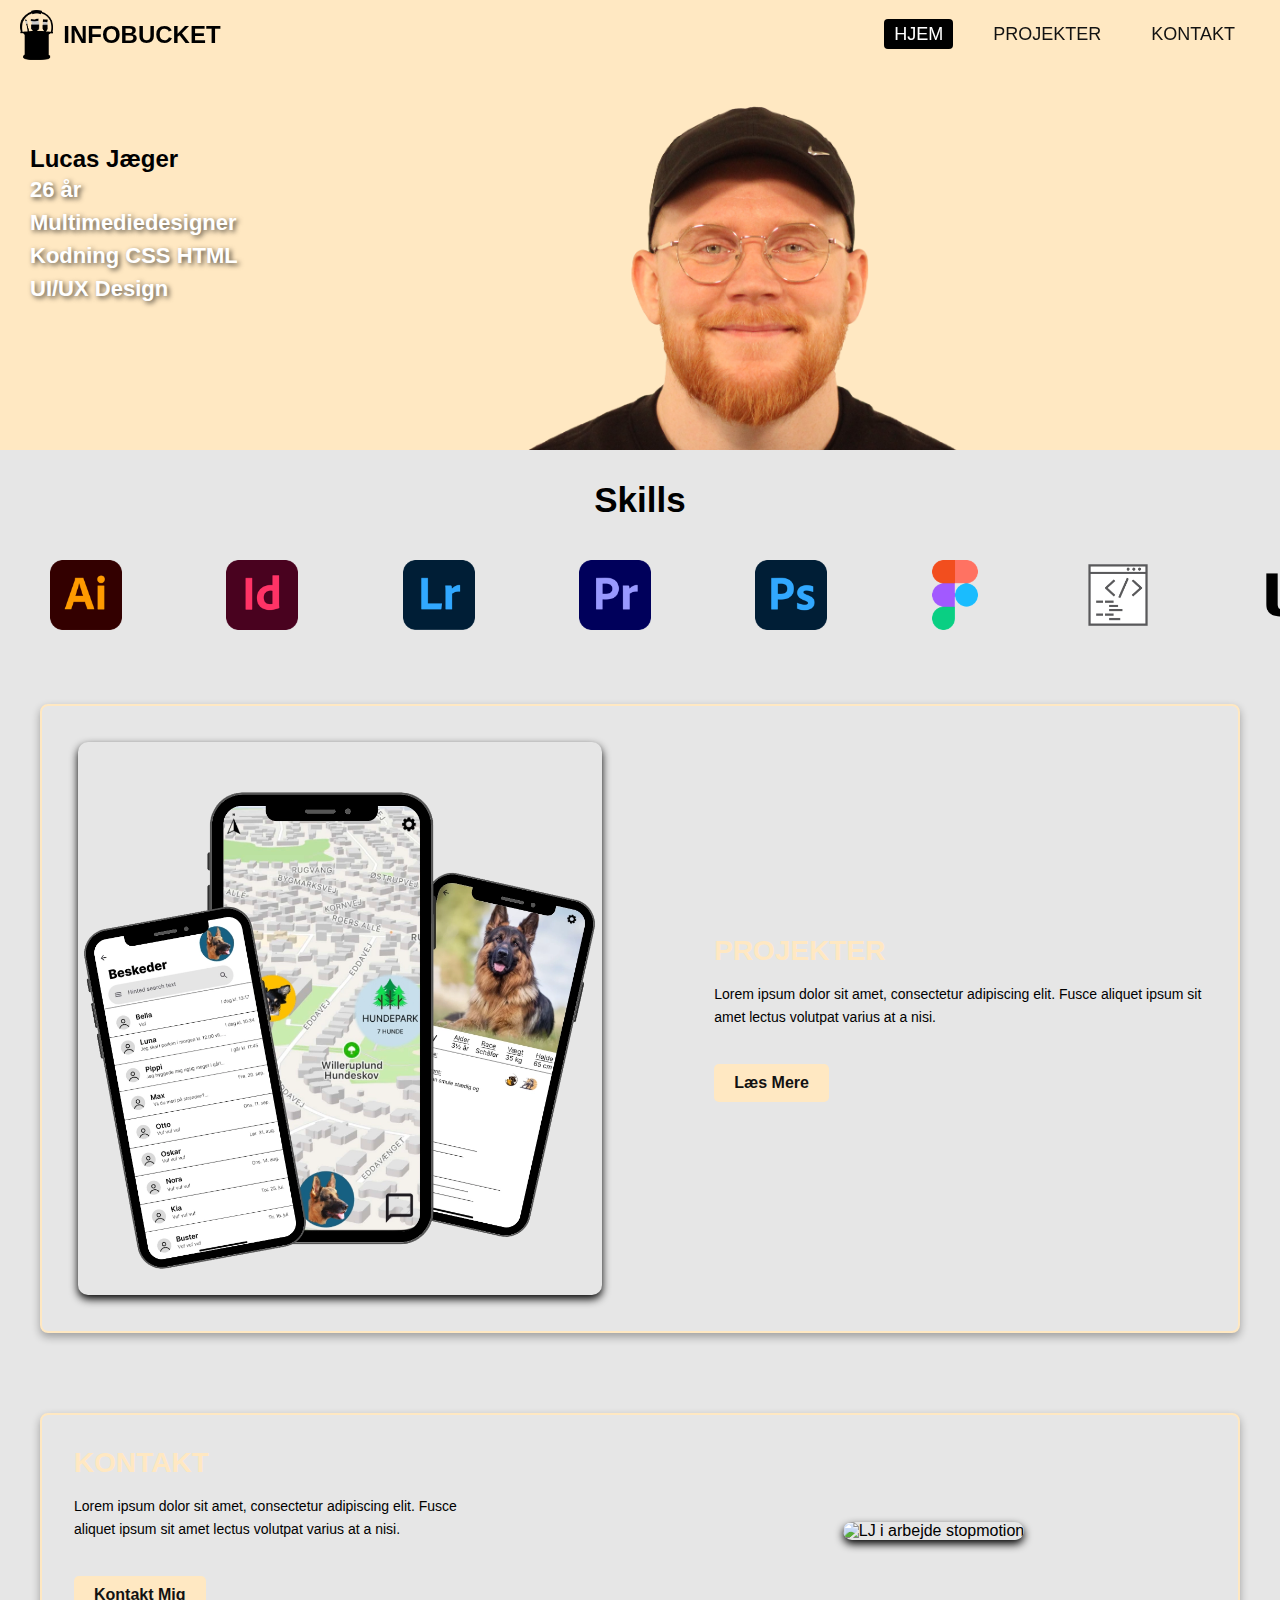
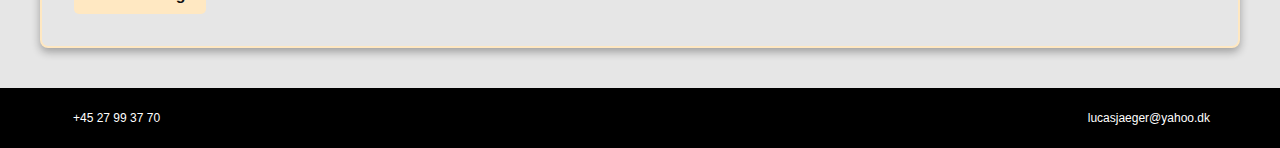
==== index.html @ 2c543cc7 "rettelser alle sider" ====
<!DOCTYPE html>
<html lang="da">
<head>
    <meta charset="UTF-8">
    <meta name="viewport" content="width=device-width, initial-scale=1.0">
    <title>INFOBUCKET Præsentationsportefølje</title>
    <link rel="stylesheet" href="stylesheet.css">
    <link rel="stylesheet" href="https://cdnjs.cloudflare.com/ajax/libs/font-awesome/6.7.1/css/all.min.css" integrity="sha512-5Hs3dF2AEPkpNAR7UiOHba+lRSJNeM2ECkwxUIxC1Q/FLycGTbNapWXB4tP889k5T5Ju8fs4b1P5z/iB4nMfSQ==" crossorigin="anonymous" referrerpolicy="no-referrer" />
</head>
<body>
    <nav class="navbar">
        <div class="logo" href="#">
            <img src="./billeder/Logo sort grå færdig.webp" alt="Logo Infobucket">
            <a href="#">INFOBUCKET</a>
        </div>
        <ul class="nav-links">
            <li><a href="#" class="active">HJEM</a>
            </li>
            <li><a href="#">PROJEKTER</a></li>
            <li><a href="#">KONTAKT</a></li>
        </ul>
        <div class="menu-toggle">
            <span class="bar"></span>
            <span class="bar"></span>
            <span class="bar"></span>
        </div>
    </nav>

    <script>
        document.addEventListener('DOMContentLoaded', () => {
            const menuToggle =
        document.querySelector('.menu-toggle');
            const navLinks =
        document.querySelector('.nav-links');

            menuToggle.addEventListener('click', () => {
                navLinks.classList.toggle('active');
            });
            });
    </script>

    <div class="om__mig">
        <div class="info-wrapper">
            <div class="info-boxes">
                <div>
                    <h2>Lucas Jæger</h2>
                </div>
                <div class="infoboks">
                    <h3>26 år</h3>
                </div>
                <div class="infoboks">
                    <h3>Multimediedesigner</h3>
                </div>
                <div class="infoboks">
                    <h3>Kodning CSS HTML</h3>
                </div>
                <div class="infoboks">
                    <h3>UI/UX Design</h3>
                </div>
            </div>
        </div>
    </div>

    <div>
        <div class="logos">
            <h2>Skills</h2>
            <div class="logos-slide">
                <img src="/Adobe/Ai.png" alt="illustrator logo">
                <img src="/Adobe/Id.png" alt="indesign logo">
                <img src="/Adobe/Lr.png" alt="lightroom logo">
                <img src="/Adobe/Pr.png" alt="premiere pro logo">
                <img src="/Adobe/Ps.png" alt="photoshop logo">
                <img src="/Adobe/Figma.png" alt="figma logo">
                <img src="/Adobe/Coding.png" alt="coding logo">
                <img src="/Adobe/UI.png" alt="UI logo">
                <img src="/Adobe/UX.png" alt="UX logo">
            </div>
            <div class="logos-slide">
                <img src="/Adobe/Ai.png" alt="illustrator logo">
                <img src="/Adobe/Id.png" alt="indesign logo">
                <img src="/Adobe/Lr.png" alt="lightroom logo">
                <img src="/Adobe/Pr.png" alt="premiere pro logo">
                <img src="/Adobe/Ps.png" alt="photoshop logo">
                <img src="/Adobe/Figma.png" alt="figma logo">
                <img src="/Adobe/Coding.png" alt="coding logo">
                <img src="/Adobe/UI.png" alt="UI logo">
                <img src="/Adobe/UX.png" alt="UX logo">
            </div>
        </div>
    </div>

<div class="dark">
    <div class="container">
        <div class="split">
            <div class="intro-billede">
                <img src="/projekter/Dating app WEBP.webp" alt="Eksempel på app 3 telefoner">
            </div>
            <div class="intro-tekst">
                <h2>PROJEKTER</h2>
                <p>Lorem ipsum dolor sit amet, consectetur adipiscing elit. Fusce aliquet ipsum sit amet lectus volutpat varius at a nisi.</p>
                <a href="#" class="cta-button">Læs Mere</a>
            </div>
        </div>
    </div>
</div>

<div class="dark">
    <div class="container">
        <div class="split">
            <div class="intro-tekst">
                <h2>KONTAKT</h2>
                <p>Lorem ipsum dolor sit amet, consectetur adipiscing elit. Fusce aliquet ipsum sit amet lectus volutpat varius at a nisi.</p>
                <a href="#" class="cta-button">Kontakt Mig</a>
            </div>
            <div class="intro-billede">
                <img src="/billeder/Mig_WEBP.webp" alt="LJ i arbejde stopmotion">
            </div>
        </div>
    </div>
</div>

    <footer>
        <div class="bottom-bar">
            <div class="bottom-bar__content">
                <div class="telefon">
                    <i class="fa-solid fa-phone icon"></i>
                    +45 27 99 37 70
                </div>

                <div class="email">
                    <i class="fa-solid fa-envelope icon"></i>
                    lucasjaeger@yahoo.dk
                </div>
            </div>
        </div>
    </footer>
</body>
</html>
---- stylesheet.css ----
/* RESET */
*{
    margin: 0px;
    padding: 0px;
    box-sizing: border-box;
}

/* NAV BAR */
.navbar {
    display: flex;
    justify-content: space-between;
    align-items: center;
    flex-wrap: wrap;
    top: 0;
    left: 0;
    width: 100%;
    z-index: 100;
    padding: 10px 20px;
    background-color: rgba(255, 232, 194, 0.5);
    color: #000000;
    position: fixed;
    transition: background-color 0.3 ease-in-out;
}

.logo {
    display: flex;
    align-items: center;
    gap: 10px;
}

.logo img {
    max-height: 50px;
    height: auto;
}

.logo a {
    color: #000000;
    text-decoration: none;
    font-size: 24px;
    font-weight: bold;
    display: flex;
    align-items: center;
}

.nav-links {
    display: flex;
    list-style: none;
}

.nav-links li {
    margin: 0 15px;
}

.nav-links a {
    color: #121212;
    text-decoration: none;
    font-size: 18px;
    transition: color 0.3s, text-decoration 0.3s, background-color 0.3s;
    padding: 5px 10px;
}

.nav-links a:hover,
.nav-links a.active {
    color: #ffffff;
    background-color: #000000;
    border-radius: 4px;
}

.menu-toggle {
    display: none;
    flex-direction: column;
    cursor: pointer;
}

.menu-toggle .bar {
    background-color: #fff;
    height: 3px;
    width: 25px;
    margin: 5px;
}

/* BASE STYLES */
body {
    font-family: 'arial black', sans-serif; 
}

/* OM MIG */
.om__mig {
    position: relative;
    width: 100%;
    height: 450px;
    background-image: url(/billeder/portrait_expanded_WEBP.webp);
    background-size: cover;
    background-position: center;
    background-attachment: fixed;
}

.info-wrapper {
    position: absolute;
    top: 50%;
    left: 30px;
    transform: translateY(-50%);
    display: flex;
    flex-direction: column;
    gap: 20px;
}

.infoboks h2 {
    font-size: 22px;
    font-weight: bold;
    color: #000000;
    text-shadow: 2px 2px 5px rgba(0, 0, 0, 0.7);
    margin: 0;
    line-height: 1.5;
    white-space: nowrap;
}

.infoboks h3 {
    font-size: 22px;
    font-weight: bold;
    color: #ffffff;
    text-shadow: 2px 2px 5px rgba(0, 0, 0, 0.7);
    margin: 0;
    line-height: 1.5;
    white-space: nowrap;
}


/* LOGO SLIDE */
@keyframes slide {
    from {
        transform: translateX(0);
    }
    to {
        transform: translateX(-100%);
    }
}

.logos h2 {
    text-align: center;
    margin: 0 0 20px 0;
}

.logos {
    overflow: hidden;
    padding: 30px 0 ;
    white-space: nowrap;
    background-color: #E6E6E6;
}   

.logos:hover .logos-slide {
    animation-play-state: paused
}

.logos-slide {
    display: inline-block;
    animation: 10s slide infinite linear;
}

.logos-slide img {
    height: 50px;
    margin: 20px;
}

/* SIDE OPSÆT, CONTAINER, BILLEDER OG TEKST */
.dark {
    background-color: #E6E6E6;
    padding: 40px 20px;
    text-align: center;
}

.dark .container {
    max-width: 1200px;
    margin: 0 auto;
    display: flex;
    justify-content: space-between;
    align-items: center;
    flex-wrap: wrap;
    gap: 20px;
}

.split {
    display: flex;
    flex-direction: row;
    align-items: center;
    justify-content: space-between;
    gap: 20px;
}

.intro-billede {
    max-width: 100%;
    height: auto;
    border-radius: 10px;
    margin-bottom: 25px;
    margin-top: 25px;
    box-shadow: 0 4px 8px #000000;
}

.intro-billede img {
    display: block;
    max-width: 100%;
    height: auto;
    border-radius: 10px;
    margin: 0;
}

.intro-tekst h2 {
    margin: 16px;
    font-size: 28px;
    font-weight: bold;
    margin-bottom: 15px;
    color: #ffe8c2;
}

.intro-tekst p {
    margin: 16px;
    font-size: 16px;
    line-height: 1.6;
    margin-bottom: 20px;
}

/* KNAPPER TIL LÆS MERE OG KONTAKT */
.cta-button {
    display: inline-block;
    padding: 10px 20px;
    margin: 16px;
    background-color: #ffe8c2;
    color: #121212;
    text-decoration: none;
    font-size: 16px;
    font-weight: bold;
    border-radius: 5px;
    transition: all 0.3s ease-in-out;
}

.cta-button:hover {
    background-color: #ffcc80;
    color: #00000000;
    box-shadow: 0 4px 8px rgb(58, 58, 58);
}


/* FOOTER */
.bottom-bar {
    background-color: #000000;
}

.bottom-bar__content {
    max-width: 1200px;
    margin: 0 auto;
    padding: 0 30px;
    height: 30px;
    color: #ffffff;
    font-size: 12px;
    display: flex;
    align-items: center;
    justify-content: end;
    column-gap: 20px;
}

.icon {
    margin-right: 3px;
    color: #ffffff; 
}

.bottom-bar__content {
    max-width: 1200px;
    margin: 0 auto;
    padding: 0 30px;
    height: 60px;
    display: flex;
    align-items: center;
    justify-content: space-between;
}




/* ------------- NY SIDE - PROJEKTER  ---------*/
.projekter {
    display: flex;
    flex-wrap: wrap;
    gap: 20px;
    background-color: #E6E6E6;
}

.projekter img {
    max-width: 100%;
    height: auto;
    display: block;
}

.projekter video {
    max-width: 100%;
    height: auto;
    display: block;
}

.projekter .container {
    width: 100%;
    box-sizing: border-box;
}

.container {
    border: 2px solid #ffe8c2;
    background-color: #E6E6E6;
    border-radius: 8px;
    padding: 16px;
    margin: 16px auto;
    max-width: 400px;
    box-shadow: 0 4px 8px #13131355;
    text-align: center;
}

.tekstboks {
    padding-top: 20px;
}

.container p {
    font-size: 14px;
}

.projekter h2 {
    padding: 16px;
    text-align: left;
}

/* -------------- NY SIDE KONTAKT --------------- */


input[type=text], select, textarea {
    width: 100%;
    padding: 12px;
    border: 1px solid #949494;
    border-radius: 4px;
    box-sizing: border-box;
    margin-top: 6px;
    margin-bottom: 16px;
    resize: vertical;
}

input[type=kommentar] {
    background-color: #04AA6D;
    color: white;
    padding: 12px 20px;
    border: none;
    border-radius: 4px;
    cursor: pointer;
}

input[type=kommentar]:hover {
    background-color: #45a049;
}

.kontaktformular {
    border-radius: 5px;
    background-color: #f2f2f2;
    padding: 20px;
}



/* MEDIA QUERIES */

@media (min-width: 710px) {
    .split {
        display: flex;
        flex-direction: row;
        align-items: center;
        justify-content: space-between;
    }

    .intro-billede {
        max-width: 45%;
        height: auto;
        border-radius: 10px;
        box-shadow: 0 4px 8px #000000;
        margin: 20px;
    }

    .intro-tekst {
        max-width: 45%;
        text-align: left;
    }

    .logos h2 {
        font-size: 35px;
        margin: 0 0 40px 0;
    }

    .logos-slide img {
        height: 70px;
        margin: 0 50px;
    }

}

@media (max-width: 710px) {
    .info-wrapper {
        left: 10px;
    }

    .infoboks h2 {
        font-size: 25px;
    }

    .infoboks h3 {
        font-size: 18px;
    }

    
    .nav-links {
        display: none;
        flex-direction: column;
        width: 100%;
        position: absolute;
        top: 60px;
        left: 0;
        background-color: #28a745;
    }

    .nav-links.active {
        display: flex;
    }

    .nav-links li {
        margin: 10px 0;
        text-align: center;
    }

    .menu-toggle {
        display: flex;
    }

    .split {
        flex-direction: column;
        text-align: center;
    }

    .intro-billede img {
        max-height: 300px;
    }

    .cta-button {
        font-size: 13px;
    }
}

@media (min-width: 1024px) {
    .projekter {
        display: grid;
        grid-template-columns: repeat(2, 1fr);
        gap: 20px;
        padding: 20px;
        justify-items: center;
    }

    .container {
        max-width: 500px;
        width: 100%;
        margin: 10px auto;
    }
}
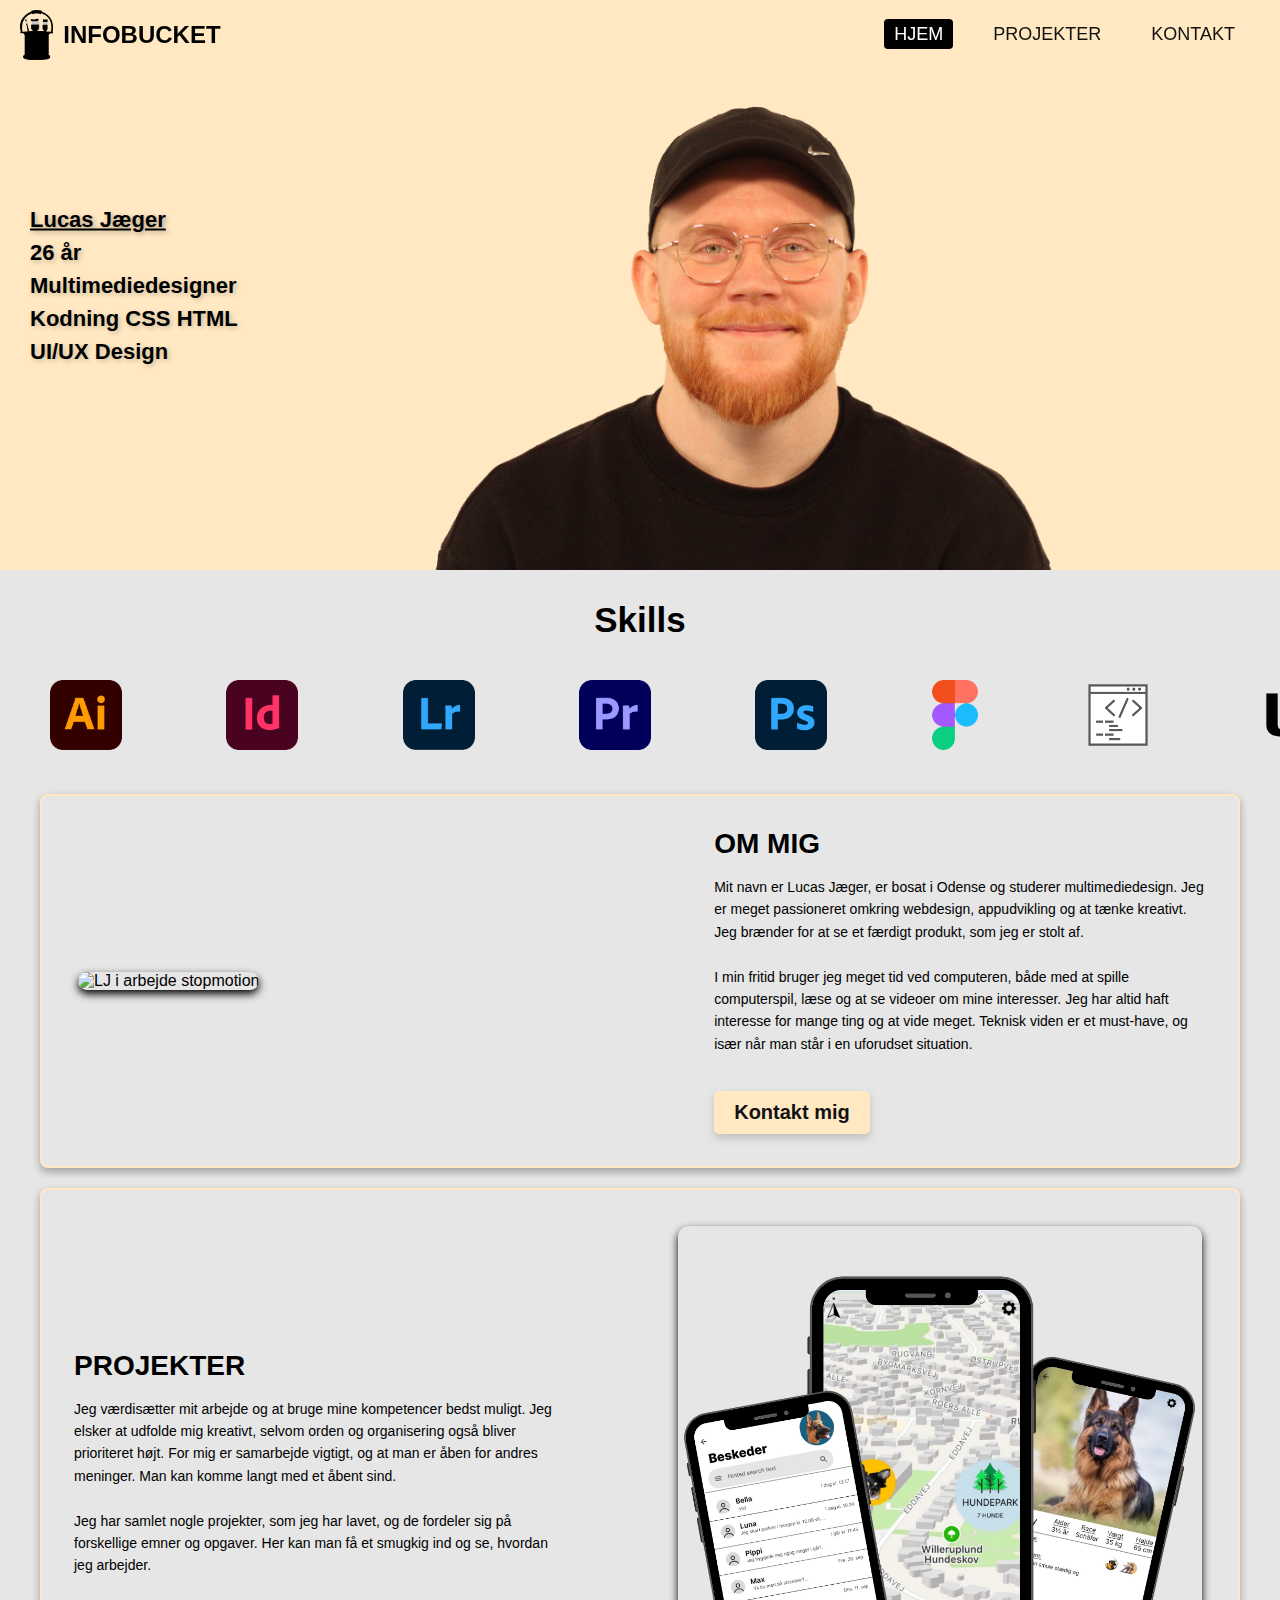
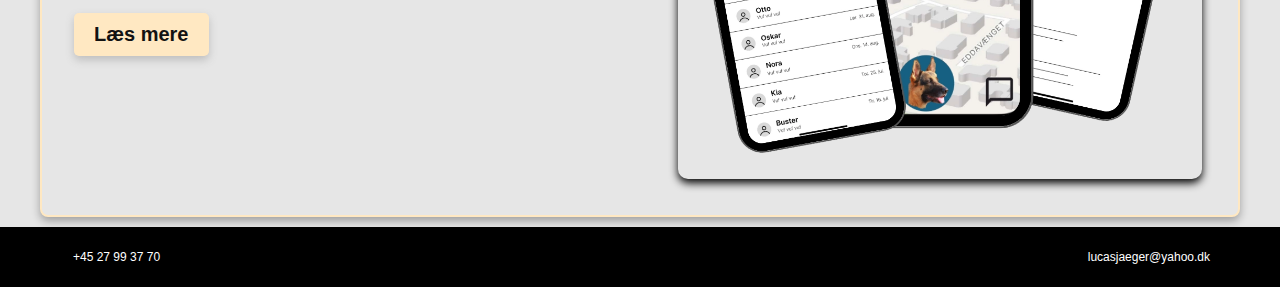
==== commit b0dea24c: "Farver og skygger" ====
--- a/index.html
+++ b/index.html
@@ -42,7 +42,7 @@
     <div class="om__mig">
         <div class="info-wrapper">
             <div class="info-boxes">
-                <div>
+                <div class="infoboks">
                     <h2>Lucas Jæger</h2>
                 </div>
                 <div class="infoboks">
@@ -93,12 +93,18 @@
     <div class="container">
         <div class="split">
             <div class="intro-billede">
-                <img src="/projekter/Dating app WEBP.webp" alt="Eksempel på app 3 telefoner">
+                <img src="/billeder/Mig_WEBP.webp" alt="LJ i arbejde stopmotion">
             </div>
             <div class="intro-tekst">
-                <h2>PROJEKTER</h2>
-                <p>Lorem ipsum dolor sit amet, consectetur adipiscing elit. Fusce aliquet ipsum sit amet lectus volutpat varius at a nisi.</p>
-                <a href="#" class="cta-button">Læs Mere</a>
+                <h2>OM MIG</h2>
+                <p>Mit navn er Lucas Jæger, er bosat i Odense og studerer multimediedesign. Jeg er meget passioneret omkring webdesign, appudvikling og at tænke
+                    kreativt. Jeg brænder for at se et færdigt produkt, som jeg er stolt af.
+                    <br>
+                    <br>
+                    I min fritid bruger jeg meget tid ved computeren, både med at spille computerspil, læse og at se videoer om mine interesser. Jeg har altid haft
+                    interesse for mange ting og at vide meget. Teknisk viden er et must-have, og især når man står i en uforudset situation.
+                </p>
+                <a href="#" class="cta-button">Kontakt mig</a>
             </div>
         </div>
     </div>
@@ -108,12 +114,19 @@
     <div class="container">
         <div class="split">
             <div class="intro-tekst">
-                <h2>KONTAKT</h2>
-                <p>Lorem ipsum dolor sit amet, consectetur adipiscing elit. Fusce aliquet ipsum sit amet lectus volutpat varius at a nisi.</p>
-                <a href="#" class="cta-button">Kontakt Mig</a>
+                <h2>PROJEKTER</h2>
+                <p> Jeg værdisætter mit arbejde og at bruge mine kompetencer bedst muligt. Jeg elsker at udfolde mig kreativt,
+                    selvom orden og organisering også bliver prioriteret højt.
+                    For mig er samarbejde vigtigt, og at man er åben for andres meninger. Man kan komme langt med et åbent sind.
+                <br>
+                <br>
+                Jeg har samlet nogle projekter, som jeg har lavet, og de fordeler sig på forskellige emner og opgaver. Her kan man få et smugkig ind
+                og se, hvordan jeg arbejder.
+                </p>
+                <a href="#" class="cta-button">Læs mere</a>
             </div>
             <div class="intro-billede">
-                <img src="/billeder/Mig_WEBP.webp" alt="LJ i arbejde stopmotion">
+                <img src="/projekter/Dating app WEBP.webp" alt="eksempel på et projekt hundedating app">
             </div>
         </div>
     </div>
--- a/stylesheet.css
+++ b/stylesheet.css
@@ -109,7 +109,8 @@
     font-size: 22px;
     font-weight: bold;
     color: #000000;
-    text-shadow: 2px 2px 5px rgba(0, 0, 0, 0.7);
+    text-shadow: 2px 2px 5px rgba(0, 0, 0, 0.3);
+    text-decoration: underline;
     margin: 0;
     line-height: 1.5;
     white-space: nowrap;
@@ -118,8 +119,8 @@
 .infoboks h3 {
     font-size: 22px;
     font-weight: bold;
-    color: #ffffff;
-    text-shadow: 2px 2px 5px rgba(0, 0, 0, 0.7);
+    color: #000000;
+    text-shadow: 2px 2px 5px rgba(0, 0, 0, 0.2);
     margin: 0;
     line-height: 1.5;
     white-space: nowrap;
@@ -165,7 +166,7 @@
 /* SIDE OPSÆT, CONTAINER, BILLEDER OG TEKST */
 .dark {
     background-color: #E6E6E6;
-    padding: 40px 20px;
+    padding: 10px 20px;
     text-align: center;
 }
 
@@ -184,7 +185,7 @@
     flex-direction: row;
     align-items: center;
     justify-content: space-between;
-    gap: 20px;
+    gap: 10px;
 }
 
 .intro-billede {
@@ -209,7 +210,7 @@
     font-size: 28px;
     font-weight: bold;
     margin-bottom: 15px;
-    color: #ffe8c2;
+    color: #000000;
 }
 
 .intro-tekst p {
@@ -226,8 +227,9 @@
     margin: 16px;
     background-color: #ffe8c2;
     color: #121212;
+    box-shadow: 0 4px 8px rgb(190, 190, 190);
     text-decoration: none;
-    font-size: 16px;
+    font-size: 20px;
     font-weight: bold;
     border-radius: 5px;
     transition: all 0.3s ease-in-out;
@@ -235,8 +237,8 @@
 
 .cta-button:hover {
     background-color: #ffcc80;
-    color: #00000000;
-    box-shadow: 0 4px 8px rgb(58, 58, 58);
+    color: #000000;
+    box-shadow: 0 4px 8px rgba(58, 58, 58);
 }
 
 
@@ -277,6 +279,16 @@
 
 
 /* ------------- NY SIDE - PROJEKTER  ---------*/
+.side-projekter {
+    margin-top: 69px;
+}
+
+.h2-projekter {
+    padding-top: 12px;
+    text-align: center;
+    background-color: #E6E6E6;
+}
+
 .projekter {
     display: flex;
     flex-wrap: wrap;
@@ -326,7 +338,15 @@
 }
 
 /* -------------- NY SIDE KONTAKT --------------- */
-
+.side-kontakt {
+    margin-top: 69px;
+}
+
+.h2-kontakt {
+    padding-top: 16px;
+    text-align: center;
+    background-color: #E6E6E6;
+}
 
 input[type=text], select, textarea {
     width: 100%;
@@ -354,7 +374,7 @@
 
 .kontaktformular {
     border-radius: 5px;
-    background-color: #f2f2f2;
+    background-color: #E6E6E6;
     padding: 20px;
 }
 
@@ -394,6 +414,7 @@
     }
 
 }
+
 
 @media (max-width: 710px) {
     .info-wrapper {
@@ -446,6 +467,8 @@
     }
 }
 
+
+/* -------- STOR SKÆRM -------- */
 @media (min-width: 1024px) {
     .projekter {
         display: grid;
@@ -460,4 +483,9 @@
         width: 100%;
         margin: 10px auto;
     }
+
+    .om__mig {
+        height: 570px;
+        background-position: 50% 15%;
+    }    
 }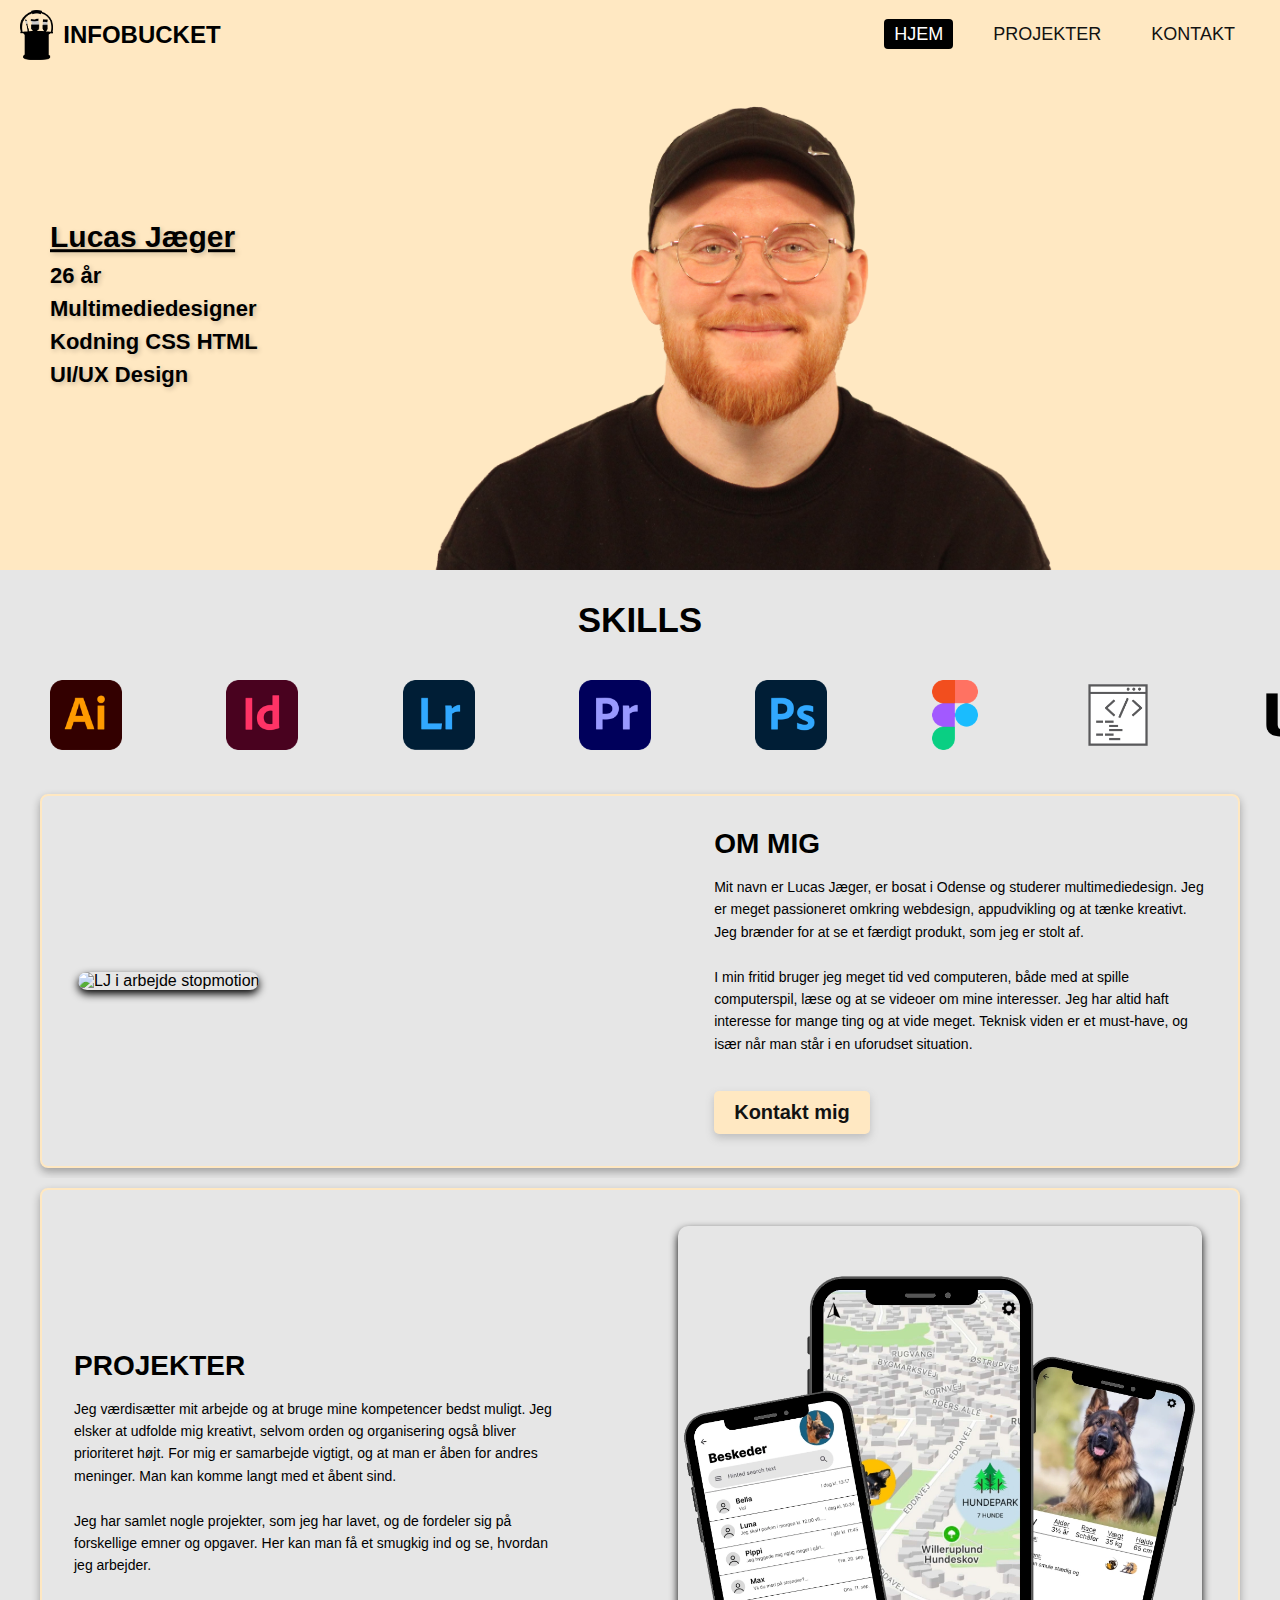
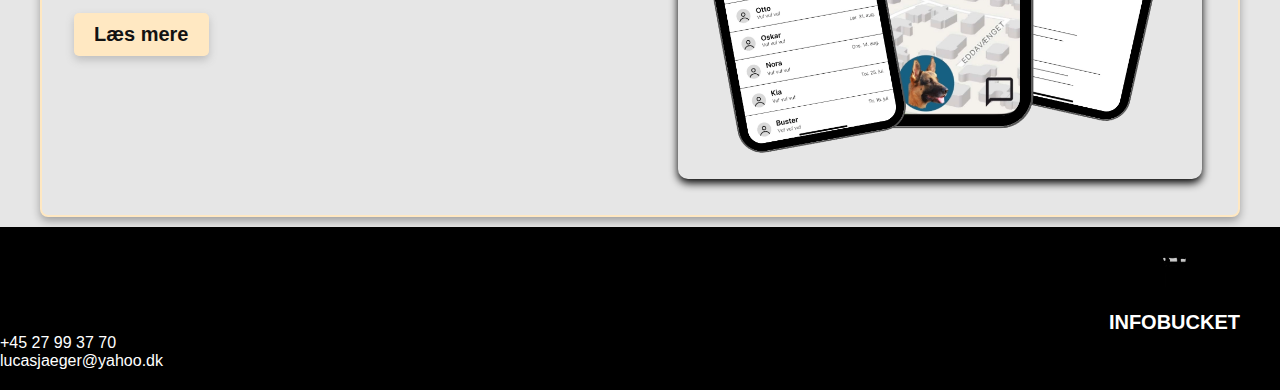
==== commit 69d69339: "Footer" ====
--- a/index.html
+++ b/index.html
@@ -63,7 +63,7 @@
 
     <div>
         <div class="logos">
-            <h2>Skills</h2>
+            <h2>SKILLS</h2>
             <div class="logos-slide">
                 <img src="/Adobe/Ai.png" alt="illustrator logo">
                 <img src="/Adobe/Id.png" alt="indesign logo">
@@ -132,20 +132,41 @@
     </div>
 </div>
 
-    <footer>
-        <div class="bottom-bar">
-            <div class="bottom-bar__content">
-                <div class="telefon">
-                    <i class="fa-solid fa-phone icon"></i>
-                    +45 27 99 37 70
-                </div>
+    <footer class="footer">
+        <div class="footer-container">
 
-                <div class="email">
-                    <i class="fa-solid fa-envelope icon"></i>
-                    lucasjaeger@yahoo.dk
-                </div>
+            <div class="footer-links">
+                <ul>
+                    <div>
+                        <li><a href="#">HJEM</a></li>
+                    </div>
+                    <div>
+                        <li><a href="#">PROJEKTER</a></li>
+                    </div>
+                    <div>
+                        <li><a href="#">KONTAKT</a></li>
+                    </div>
+                </ul>    
+            </div>
+
+            <div class="footer-logo">
+                <img src="./billeder/Logo sort grå færdig.webp" alt="Infobucket logo" class="footer-logo-img">
+                <p>INFOBUCKET</p>
+            </div>
+        </div>
+
+        <div class="footer-kontakt">   
+            <div class="telefon">
+                <i class="fa-solid fa-phone icon"></i>
+                +45 27 99 37 70
+            </div>
+
+            <div class="email">
+                <i class="fa-solid fa-envelope icon"></i>
+                lucasjaeger@yahoo.dk
             </div>
         </div>
     </footer>
+
 </body>
 </html>--- a/stylesheet.css
+++ b/stylesheet.css
@@ -16,7 +16,7 @@
     width: 100%;
     z-index: 100;
     padding: 10px 20px;
-    background-color: rgba(255, 232, 194, 0.5);
+    background-color: #ffe8c2;
     color: #000000;
     position: fixed;
     transition: background-color 0.3 ease-in-out;
@@ -73,7 +73,7 @@
 }
 
 .menu-toggle .bar {
-    background-color: #fff;
+    background-color: #010101;
     height: 3px;
     width: 25px;
     margin: 5px;
@@ -96,20 +96,16 @@
 }
 
 .info-wrapper {
-    position: absolute;
-    top: 50%;
-    left: 30px;
-    transform: translateY(-50%);
-    display: flex;
-    flex-direction: column;
-    gap: 20px;
+    display: flex;
+    margin-left: 20px;
+    transform: translateY(270px);
 }
 
 .infoboks h2 {
     font-size: 22px;
     font-weight: bold;
-    color: #000000;
-    text-shadow: 2px 2px 5px rgba(0, 0, 0, 0.3);
+    color: #ffffff;
+    text-shadow: 2px 2px 5px rgba(0, 0, 0, 0.5);
     text-decoration: underline;
     margin: 0;
     line-height: 1.5;
@@ -117,10 +113,10 @@
 }
 
 .infoboks h3 {
-    font-size: 22px;
+    font-size: 18px;
     font-weight: bold;
-    color: #000000;
-    text-shadow: 2px 2px 5px rgba(0, 0, 0, 0.2);
+    color: #ffffff;
+    text-shadow: 2px 2px 5px rgba(0, 0, 0, 0.5);
     margin: 0;
     line-height: 1.5;
     white-space: nowrap;
@@ -242,43 +238,77 @@
 }
 
 
-/* FOOTER */
-.bottom-bar {
+/* VENSTRE FOOTER */
+.footer {
     background-color: #000000;
-}
-
-.bottom-bar__content {
+    color: #ffffff;
+    padding: 20px 0;
+}
+
+.footer-container {
     max-width: 1200px;
     margin: 0 auto;
-    padding: 0 30px;
-    height: 30px;
+    display: flex;
+    justify-content: space-between;
+    align-items: center;
+    flex-wrap: wrap;
+}
+
+.footer-links ul {
+    list-style-type: none;
+    padding: 0;
+    margin: 0;
+    display: flex;
+    flex-direction: column;
+    gap: 10px;
+}
+
+.footer-links a {
+    color: #000000;
+    text-decoration: none;
+    font-size: 16px;
+    transition: color 0.3s;
+}
+
+.footer-links a:hover {
+    background-color: #000000;
     color: #ffffff;
-    font-size: 12px;
-    display: flex;
-    align-items: center;
-    justify-content: end;
-    column-gap: 20px;
-}
-
-.icon {
-    margin-right: 3px;
-    color: #ffffff; 
-}
-
-.bottom-bar__content {
-    max-width: 1200px;
-    margin: 0 auto;
-    padding: 0 30px;
-    height: 60px;
-    display: flex;
-    align-items: center;
-    justify-content: space-between;
-}
-
-
-
-
-/* ------------- NY SIDE - PROJEKTER  ---------*/
+}
+
+/* MIDT FOOTER */
+.footer-logo {
+    text-align: center;
+}
+
+.footer-logo img {
+    max-height: 50px;
+    margin-bottom: 10px;
+}
+
+.footer-logo p {
+    font-size: 20px;
+    font-weight: bold;
+    margin: 0;
+}
+
+/* HØJRE FOOTER */
+
+.footer-contact {
+    text-align: right;
+}
+
+.footer-contact .telefon,
+.footer-contact .email {
+    margin-bottom: 10px;
+}
+
+.footer-contact .icon {
+    margin-right: 5px;
+}
+
+
+
+/* ------------- NY SIDE PROJEKTER  ---------*/
 .side-projekter {
     margin-top: 69px;
 }
@@ -380,9 +410,39 @@
 
 
 
-/* MEDIA QUERIES */
-
+/* ------------- MEDIA QUERIES : TABLET ------------------ */
 @media (min-width: 710px) {
+    .info-wrapper {
+        position: absolute;
+        top: 50%;
+        left: 30px;
+        transform: translateY(-40%);
+        display: flex;
+        flex-direction: column;
+        gap: 20px;
+    }
+
+    .infoboks h2 {
+        font-size: 30px;
+        font-weight: bold;
+        color: #000000;
+        text-shadow: 2px 2px 5px rgba(0, 0, 0, 0.2);
+        text-decoration: underline;
+        margin: 0;
+        line-height: 1.5;
+        white-space: nowrap;
+    }
+
+    .infoboks h3 {
+        font-size: 22px;
+        font-weight: bold;
+        color: #000000;
+        text-shadow: 2px 2px 5px rgba(0, 0, 0, 0.2);
+        margin: 0;
+        line-height: 1.5;
+        white-space: nowrap;
+    }
+
     .split {
         display: flex;
         flex-direction: row;
@@ -415,20 +475,8 @@
 
 }
 
-
+/* MEDIA QUIERIES : HAMBURGER MENU OG INFO TEKST OG BILLEDER*/
 @media (max-width: 710px) {
-    .info-wrapper {
-        left: 10px;
-    }
-
-    .infoboks h2 {
-        font-size: 25px;
-    }
-
-    .infoboks h3 {
-        font-size: 18px;
-    }
-
     
     .nav-links {
         display: none;
@@ -437,7 +485,8 @@
         position: absolute;
         top: 60px;
         left: 0;
-        background-color: #28a745;
+        background-color: #ffe8c2;
+        opacity: 0.9;
     }
 
     .nav-links.active {
@@ -468,7 +517,21 @@
 }
 
 
-/* -------- STOR SKÆRM -------- */
+/* --------- MEDIA QUIERES: FOOTER -------- */
+@media (max-width: 768px) {
+    .footer-container {
+        flex-direction: column;
+        text-align: center;
+    }
+
+    .footer-contact {
+        text-align: center;
+        margin-top: 20px;
+    }
+}
+
+
+/* -------- MEDIA QUIERIES : DESKTOP -------- */
 @media (min-width: 1024px) {
     .projekter {
         display: grid;
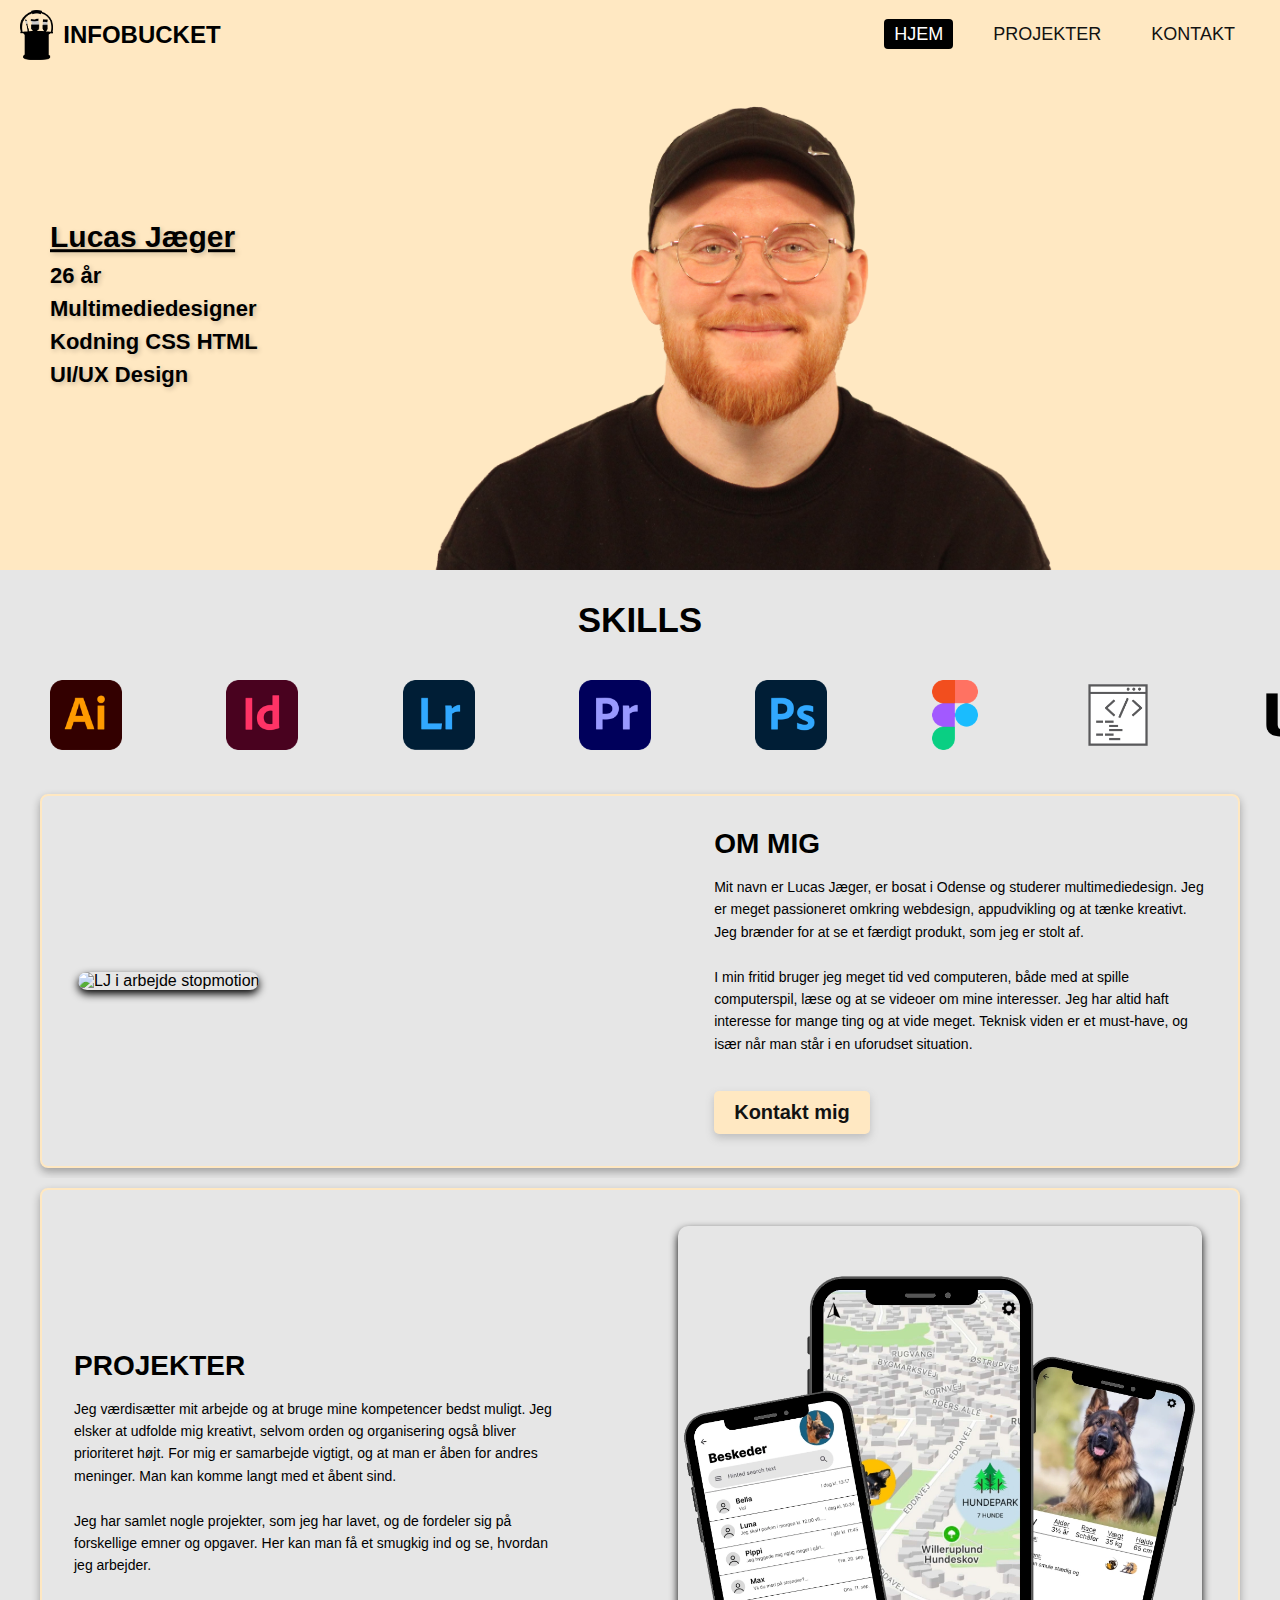
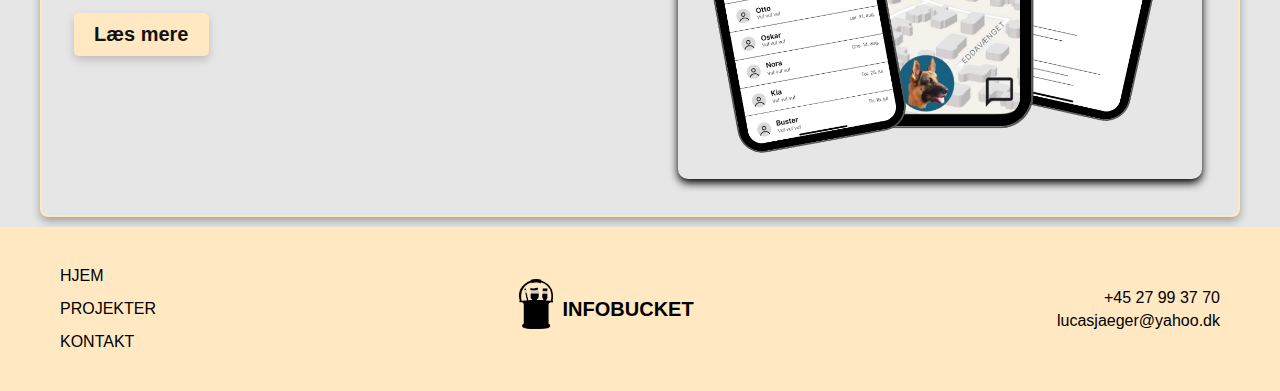
==== commit 79624d36: "footer" ====
--- a/index.html
+++ b/index.html
@@ -132,27 +132,25 @@
     </div>
 </div>
 
-    <footer class="footer">
-        <div class="footer-container">
+<footer class="footer">
+    <div class="footer-container">
+        <div class="footer-links">
+            <ul>
+                <div>
+                    <li><a href="#">HJEM</a></li>
+                </div>
+                <div>
+                    <li><a href="#">PROJEKTER</a></li>
+                </div>
+                <div>
+                    <li><a href="#">KONTAKT</a></li>
+                </div>
+            </ul>
+        </div>
 
-            <div class="footer-links">
-                <ul>
-                    <div>
-                        <li><a href="#">HJEM</a></li>
-                    </div>
-                    <div>
-                        <li><a href="#">PROJEKTER</a></li>
-                    </div>
-                    <div>
-                        <li><a href="#">KONTAKT</a></li>
-                    </div>
-                </ul>    
-            </div>
-
-            <div class="footer-logo">
-                <img src="./billeder/Logo sort grå færdig.webp" alt="Infobucket logo" class="footer-logo-img">
-                <p>INFOBUCKET</p>
-            </div>
+        <div class="footer-logo">
+            <img src="./billeder/Logo sort grå færdig.webp" alt="Infobucket logo">
+            <p>INFOBUCKET</p>
         </div>
 
         <div class="footer-kontakt">   
@@ -166,7 +164,8 @@
                 lucasjaeger@yahoo.dk
             </div>
         </div>
-    </footer>
+    </div>  
+</footer>
 
 </body>
 </html>--- a/stylesheet.css
+++ b/stylesheet.css
@@ -240,34 +240,29 @@
 
 /* VENSTRE FOOTER */
 .footer {
-    background-color: #000000;
-    color: #ffffff;
+    background-color: #ffe8c2;
+    color: #000000;
     padding: 20px 0;
-}
-
-.footer-container {
-    max-width: 1200px;
-    margin: 0 auto;
-    display: flex;
-    justify-content: space-between;
-    align-items: center;
-    flex-wrap: wrap;
+    text-align: center;
 }
 
 .footer-links ul {
     list-style-type: none;
-    padding: 0;
-    margin: 0;
+    display: flex;
+    flex-direction: row;
+    gap: 15px;
+}
+
+.footer-container {
     display: flex;
     flex-direction: column;
-    gap: 10px;
+    align-items: center;
+    gap: 20px;
 }
 
 .footer-links a {
     color: #000000;
     text-decoration: none;
-    font-size: 16px;
-    transition: color 0.3s;
 }
 
 .footer-links a:hover {
@@ -277,7 +272,9 @@
 
 /* MIDT FOOTER */
 .footer-logo {
-    text-align: center;
+  display: flex;
+  flex-direction: row;
+  gap: 10px;
 }
 
 .footer-logo img {
@@ -289,21 +286,17 @@
     font-size: 20px;
     font-weight: bold;
     margin: 0;
+    display: flex;
+    align-items: center;
 }
 
 /* HØJRE FOOTER */
 
-.footer-contact {
-    text-align: right;
-}
-
-.footer-contact .telefon,
-.footer-contact .email {
-    margin-bottom: 10px;
-}
-
-.footer-contact .icon {
-    margin-right: 5px;
+.footer-kontakt {
+    display: flex;
+    flex-direction: column;
+    text-align: center;
+    gap: 5px;
 }
 
 
@@ -518,21 +511,43 @@
 
 
 /* --------- MEDIA QUIERES: FOOTER -------- */
-@media (max-width: 768px) {
+@media (min-width: 768px) {
     .footer-container {
+        flex-direction: row;
+        justify-content: space-between;
+        text-align: left;
+        padding: 20px;
+    }
+
+    .footer-links ul {
+        display: flex;
         flex-direction: column;
+        text-align: left;
+    }
+
+    .footer-logo {
         text-align: center;
     }
 
-    .footer-contact {
-        text-align: center;
-        margin-top: 20px;
-    }
-}
+    .footer-kontakt {
+        text-align: right;
+    }
+}
+
 
 
 /* -------- MEDIA QUIERIES : DESKTOP -------- */
 @media (min-width: 1024px) {
+    .footer-container {
+        max-width: 1200px;
+        margin: 0 auto;
+    }
+
+    .footer-logo .logo {
+        width: 80px;
+    }
+
+
     .projekter {
         display: grid;
         grid-template-columns: repeat(2, 1fr);
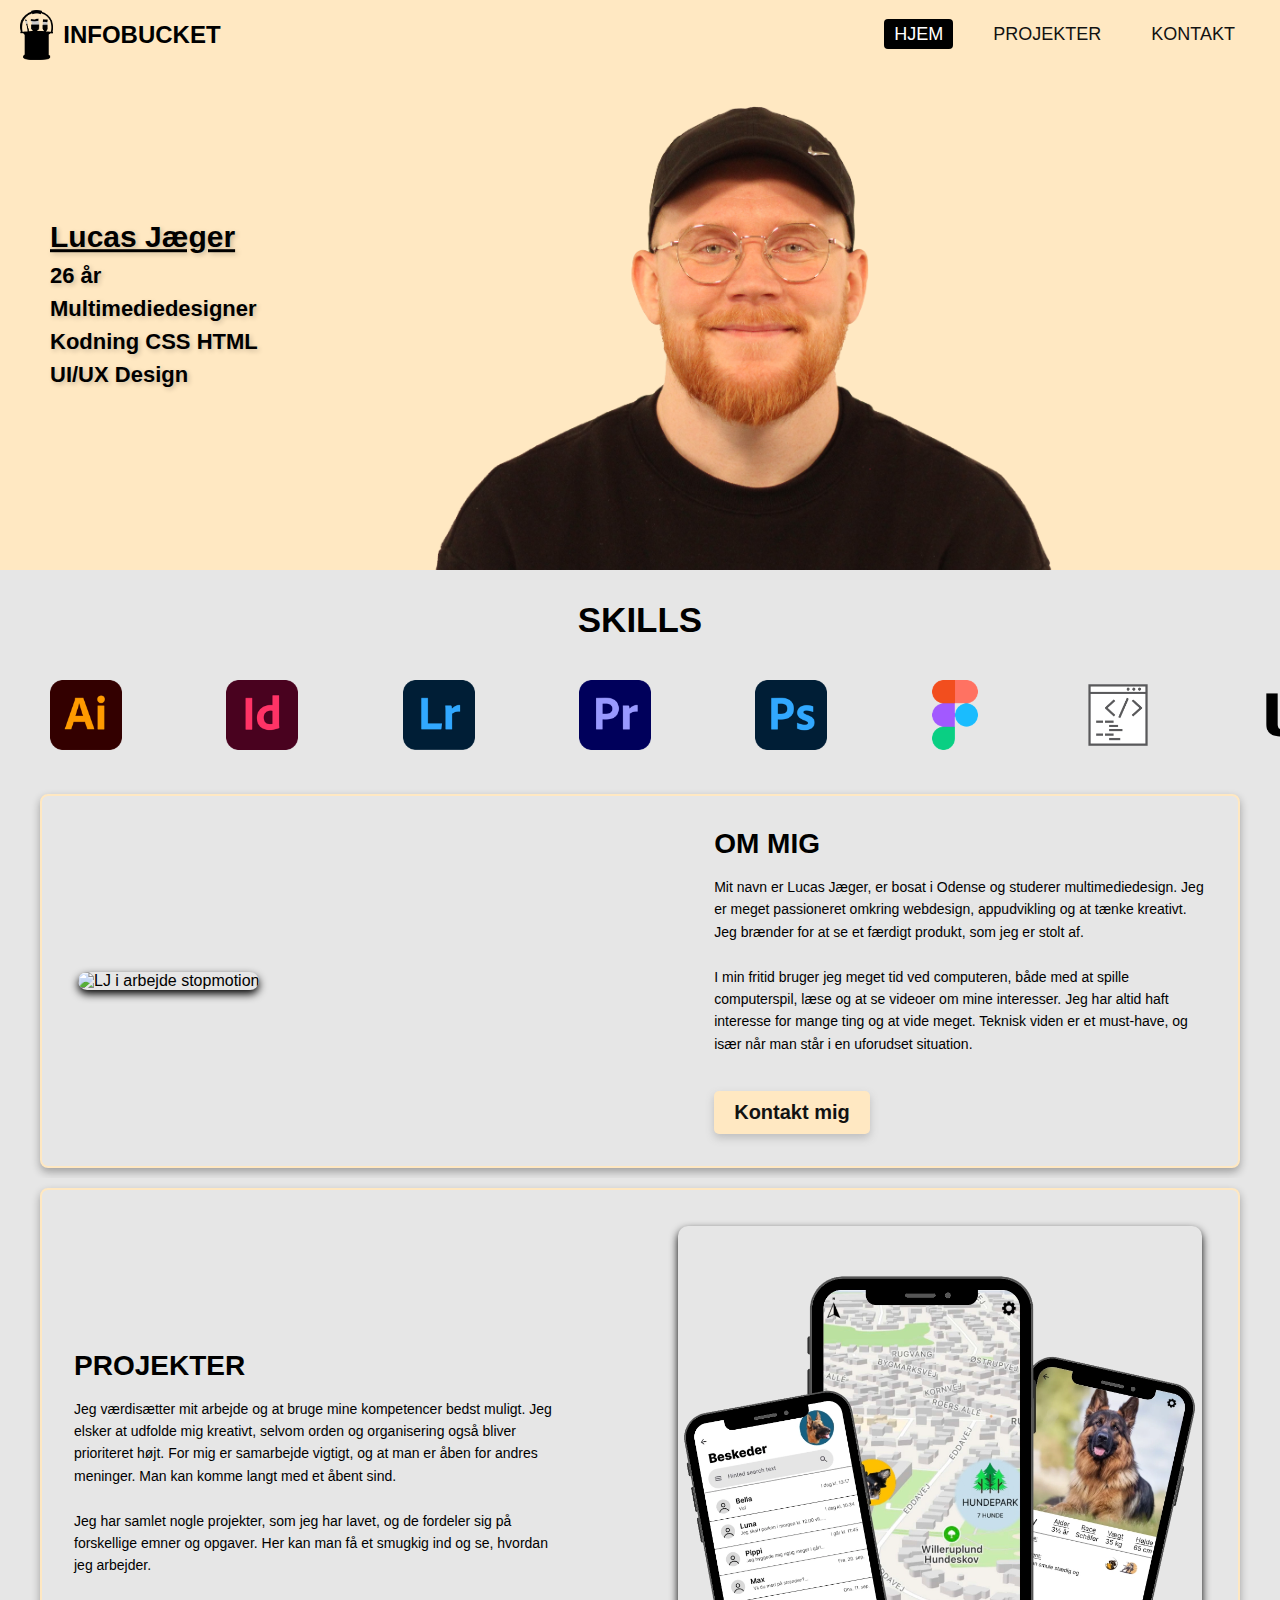
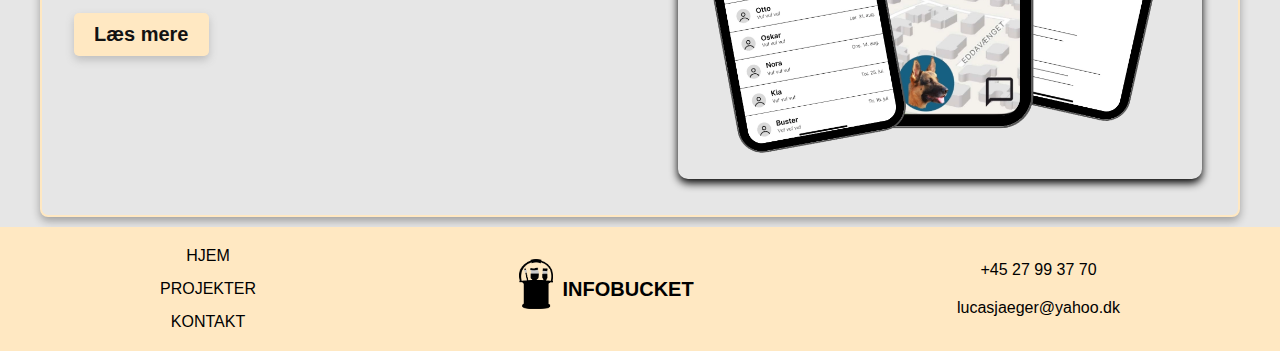
==== commit c776bfae: "Ny" ====
--- a/index.html
+++ b/index.html
@@ -132,40 +132,34 @@
     </div>
 </div>
 
-<footer class="footer">
-    <div class="footer-container">
-        <div class="footer-links">
-            <ul>
-                <div>
-                    <li><a href="#">HJEM</a></li>
+    <footer class="footer">
+        <div class="footer-container">
+                <div class="footer-links">
+                    <ul>
+                        <li><a href="#">HJEM</a></li>
+                        <li><a href="#">PROJEKTER</a></li>
+                        <li><a href="#">KONTAKT</a></li>
+                    </ul>    
                 </div>
-                <div>
-                    <li><a href="#">PROJEKTER</a></li>
+
+                <div class="footer-logo">
+                    <img src="./billeder/Logo sort grå færdig.webp" alt="Infobucket logo" class="footer-logo-img">
+                    <p>INFOBUCKET</p>
                 </div>
-                <div>
-                    <li><a href="#">KONTAKT</a></li>
+
+            <div class="footer-kontakt">   
+                <div class="telefon">
+                    <i class="fa-solid fa-phone icon"></i>
+                    +45 27 99 37 70
                 </div>
-            </ul>
-        </div>
 
-        <div class="footer-logo">
-            <img src="./billeder/Logo sort grå færdig.webp" alt="Infobucket logo">
-            <p>INFOBUCKET</p>
-        </div>
-
-        <div class="footer-kontakt">   
-            <div class="telefon">
-                <i class="fa-solid fa-phone icon"></i>
-                +45 27 99 37 70
-            </div>
-
-            <div class="email">
-                <i class="fa-solid fa-envelope icon"></i>
-                lucasjaeger@yahoo.dk
+                <div class="email">
+                    <i class="fa-solid fa-envelope icon"></i>
+                    lucasjaeger@yahoo.dk
+                </div>
             </div>
         </div>
-    </div>  
-</footer>
+    </footer>
 
 </body>
 </html>--- a/stylesheet.css
+++ b/stylesheet.css
@@ -300,7 +300,6 @@
 }
 
 
-
 /* ------------- NY SIDE PROJEKTER  ---------*/
 .side-projekter {
     margin-top: 69px;
@@ -466,7 +465,42 @@
         margin: 0 50px;
     }
 
-}
+    .footer-container {
+        display: flex;
+        flex-direction: row;
+        justify-content: space-between;
+        align-items: center;
+    }
+
+    .footer-links {
+        display: flex;
+        flex-direction: column;
+        gap: 20px;
+        margin-left: 160px;
+    }
+
+    .footer-links ul {
+        display: flex;
+        flex-direction: column;
+    }
+
+    .footer-logo {
+        text-align: center;
+    }
+
+    .footer-logo p {
+        display: flex;
+        text-align: center;
+    }
+
+    .footer-kontakt {
+        display: flex;
+        justify-content: flex-end;
+        gap: 20px;
+        margin-right: 160px;
+    }
+}
+
 
 /* MEDIA QUIERIES : HAMBURGER MENU OG INFO TEKST OG BILLEDER*/
 @media (max-width: 710px) {
@@ -510,44 +544,9 @@
 }
 
 
-/* --------- MEDIA QUIERES: FOOTER -------- */
-@media (min-width: 768px) {
-    .footer-container {
-        flex-direction: row;
-        justify-content: space-between;
-        text-align: left;
-        padding: 20px;
-    }
-
-    .footer-links ul {
-        display: flex;
-        flex-direction: column;
-        text-align: left;
-    }
-
-    .footer-logo {
-        text-align: center;
-    }
-
-    .footer-kontakt {
-        text-align: right;
-    }
-}
-
-
 
 /* -------- MEDIA QUIERIES : DESKTOP -------- */
 @media (min-width: 1024px) {
-    .footer-container {
-        max-width: 1200px;
-        margin: 0 auto;
-    }
-
-    .footer-logo .logo {
-        width: 80px;
-    }
-
-
     .projekter {
         display: grid;
         grid-template-columns: repeat(2, 1fr);
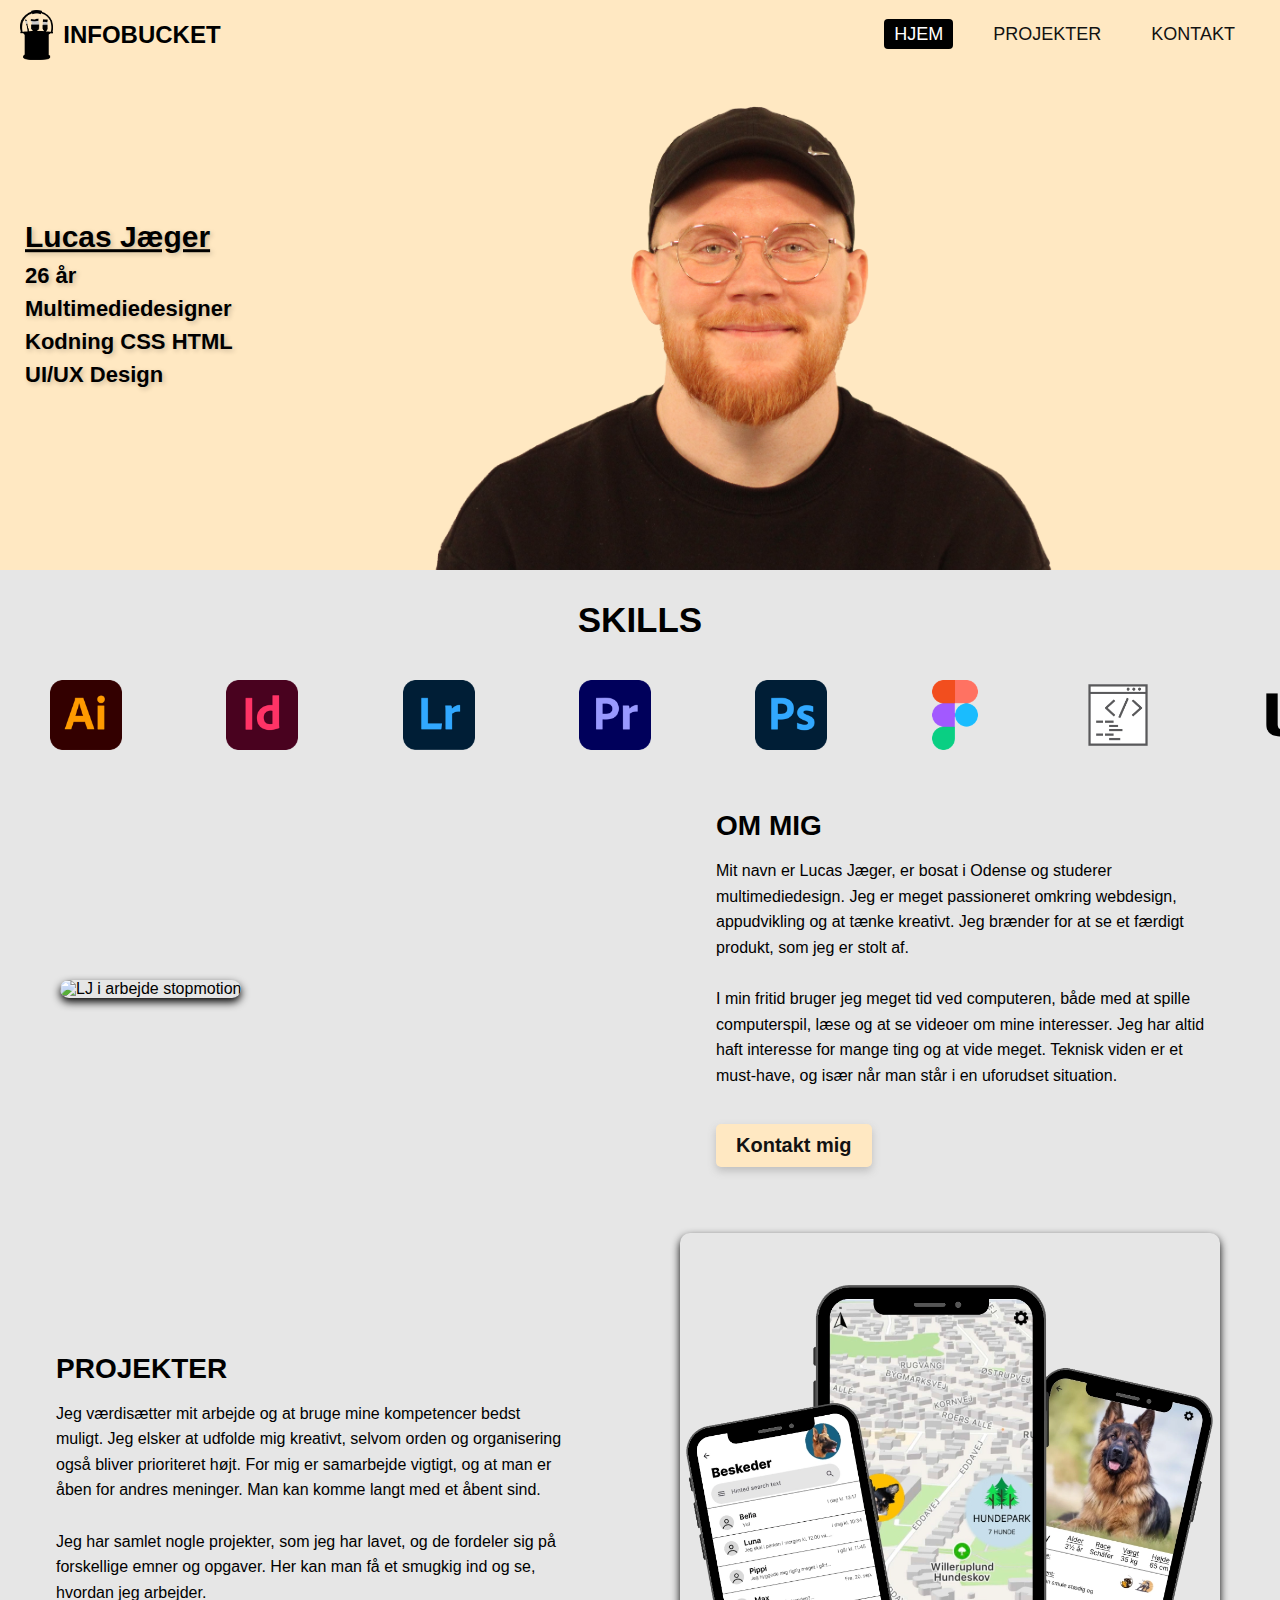
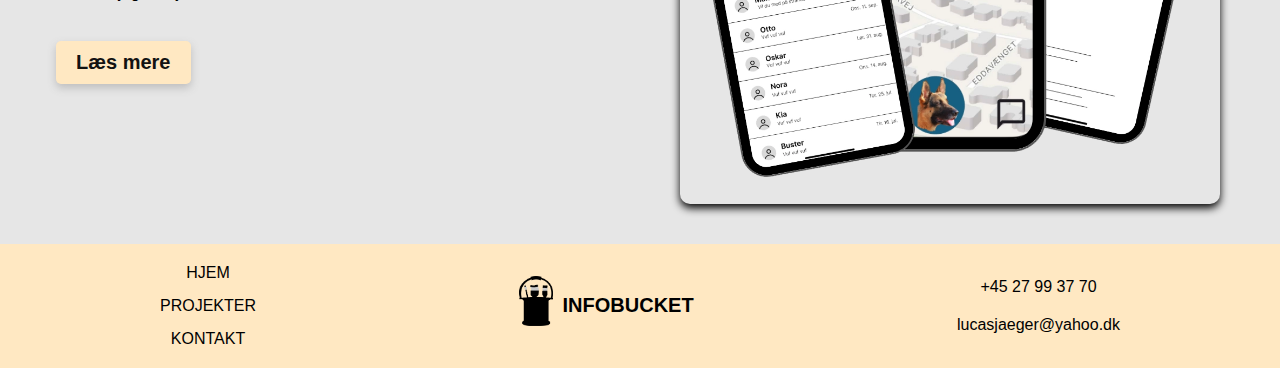
==== commit 84d5678b: "forside" ====
--- a/index.html
+++ b/index.html
@@ -9,15 +9,15 @@
 </head>
 <body>
     <nav class="navbar">
-        <div class="logo" href="#">
+        <div class="logo" href="index.html">
             <img src="./billeder/Logo sort grå færdig.webp" alt="Logo Infobucket">
-            <a href="#">INFOBUCKET</a>
+            <a href="index.html">INFOBUCKET</a>
         </div>
         <ul class="nav-links">
-            <li><a href="#" class="active">HJEM</a>
+            <li><a href="index.html" class="active">HJEM</a>
             </li>
-            <li><a href="#">PROJEKTER</a></li>
-            <li><a href="#">KONTAKT</a></li>
+            <li><a href="projekter.html">PROJEKTER</a></li>
+            <li><a href="kontakt.html">KONTAKT</a></li>
         </ul>
         <div class="menu-toggle">
             <span class="bar"></span>
@@ -90,7 +90,7 @@
     </div>
 
 <div class="dark">
-    <div class="container">
+    <div class="container-info">
         <div class="split">
             <div class="intro-billede">
                 <img src="/billeder/Mig_WEBP.webp" alt="LJ i arbejde stopmotion">
@@ -104,14 +104,14 @@
                     I min fritid bruger jeg meget tid ved computeren, både med at spille computerspil, læse og at se videoer om mine interesser. Jeg har altid haft
                     interesse for mange ting og at vide meget. Teknisk viden er et must-have, og især når man står i en uforudset situation.
                 </p>
-                <a href="#" class="cta-button">Kontakt mig</a>
+                <a href="kontakt.html" class="cta-button">Kontakt mig</a>
             </div>
         </div>
     </div>
 </div>
 
 <div class="dark">
-    <div class="container">
+    <div class="container-info">
         <div class="split">
             <div class="intro-tekst">
                 <h2>PROJEKTER</h2>
@@ -123,7 +123,7 @@
                 Jeg har samlet nogle projekter, som jeg har lavet, og de fordeler sig på forskellige emner og opgaver. Her kan man få et smugkig ind
                 og se, hvordan jeg arbejder.
                 </p>
-                <a href="#" class="cta-button">Læs mere</a>
+                <a href="projekter.html" class="cta-button">Læs mere</a>
             </div>
             <div class="intro-billede">
                 <img src="/projekter/Dating app WEBP.webp" alt="eksempel på et projekt hundedating app">
@@ -136,9 +136,9 @@
         <div class="footer-container">
                 <div class="footer-links">
                     <ul>
-                        <li><a href="#">HJEM</a></li>
-                        <li><a href="#">PROJEKTER</a></li>
-                        <li><a href="#">KONTAKT</a></li>
+                        <li><a href="index.html">HJEM</a></li>
+                        <li><a href="projekter.html">PROJEKTER</a></li>
+                        <li><a href="kontakt.html">KONTAKT</a></li>
                     </ul>    
                 </div>
 
--- a/stylesheet.css
+++ b/stylesheet.css
@@ -145,9 +145,9 @@
     background-color: #E6E6E6;
 }   
 
-.logos:hover .logos-slide {
+/* .logos:hover .logos-slide {
     animation-play-state: paused
-}
+} */
 
 .logos-slide {
     display: inline-block;
@@ -164,9 +164,10 @@
     background-color: #E6E6E6;
     padding: 10px 20px;
     text-align: center;
-}
-
-.dark .container {
+    padding-bottom: 20px;
+}
+
+.dark .container-info {
     max-width: 1200px;
     margin: 0 auto;
     display: flex;
@@ -266,8 +267,7 @@
 }
 
 .footer-links a:hover {
-    background-color: #000000;
-    color: #ffffff;
+    text-decoration: underline;
 }
 
 /* MIDT FOOTER */
@@ -423,6 +423,7 @@
         margin: 0;
         line-height: 1.5;
         white-space: nowrap;
+        transform: translateX(-25px);
     }
 
     .infoboks h3 {
@@ -433,6 +434,7 @@
         margin: 0;
         line-height: 1.5;
         white-space: nowrap;
+        transform: translateX(-25px);
     }
 
     .split {
